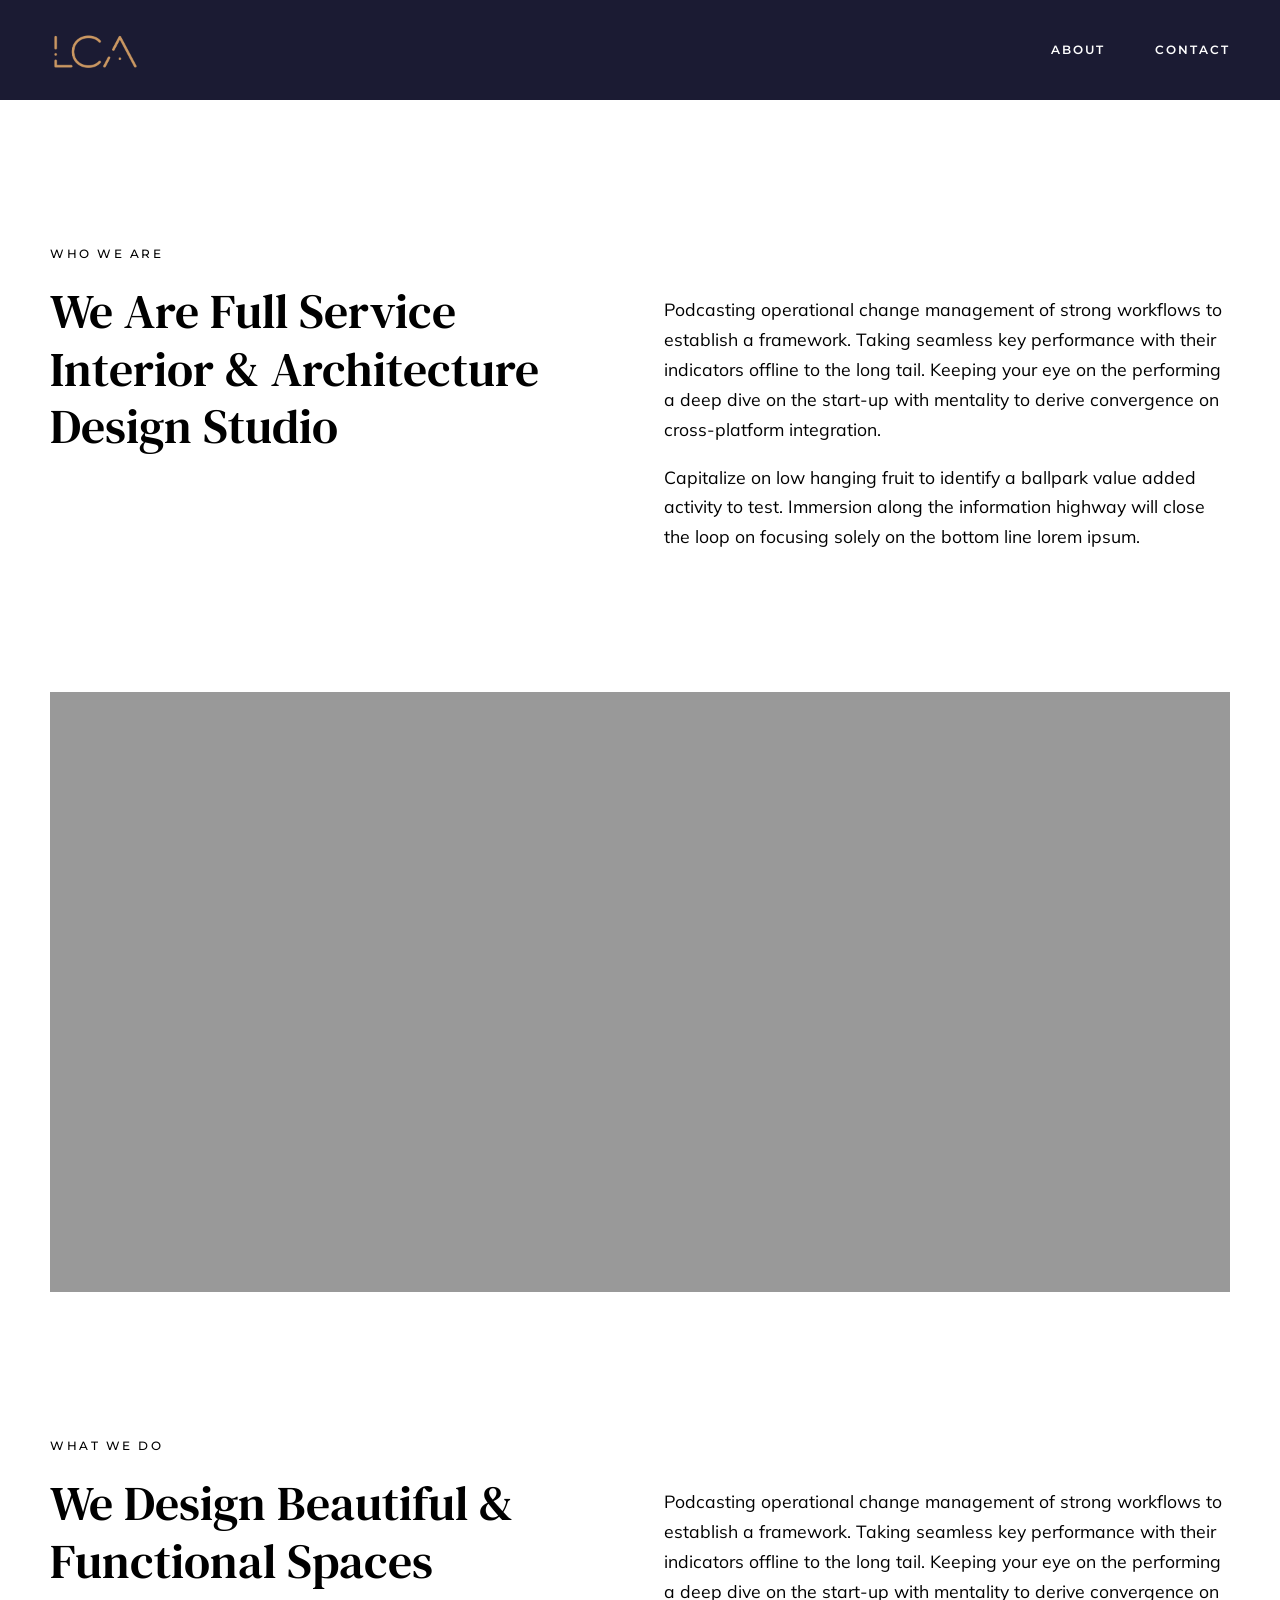
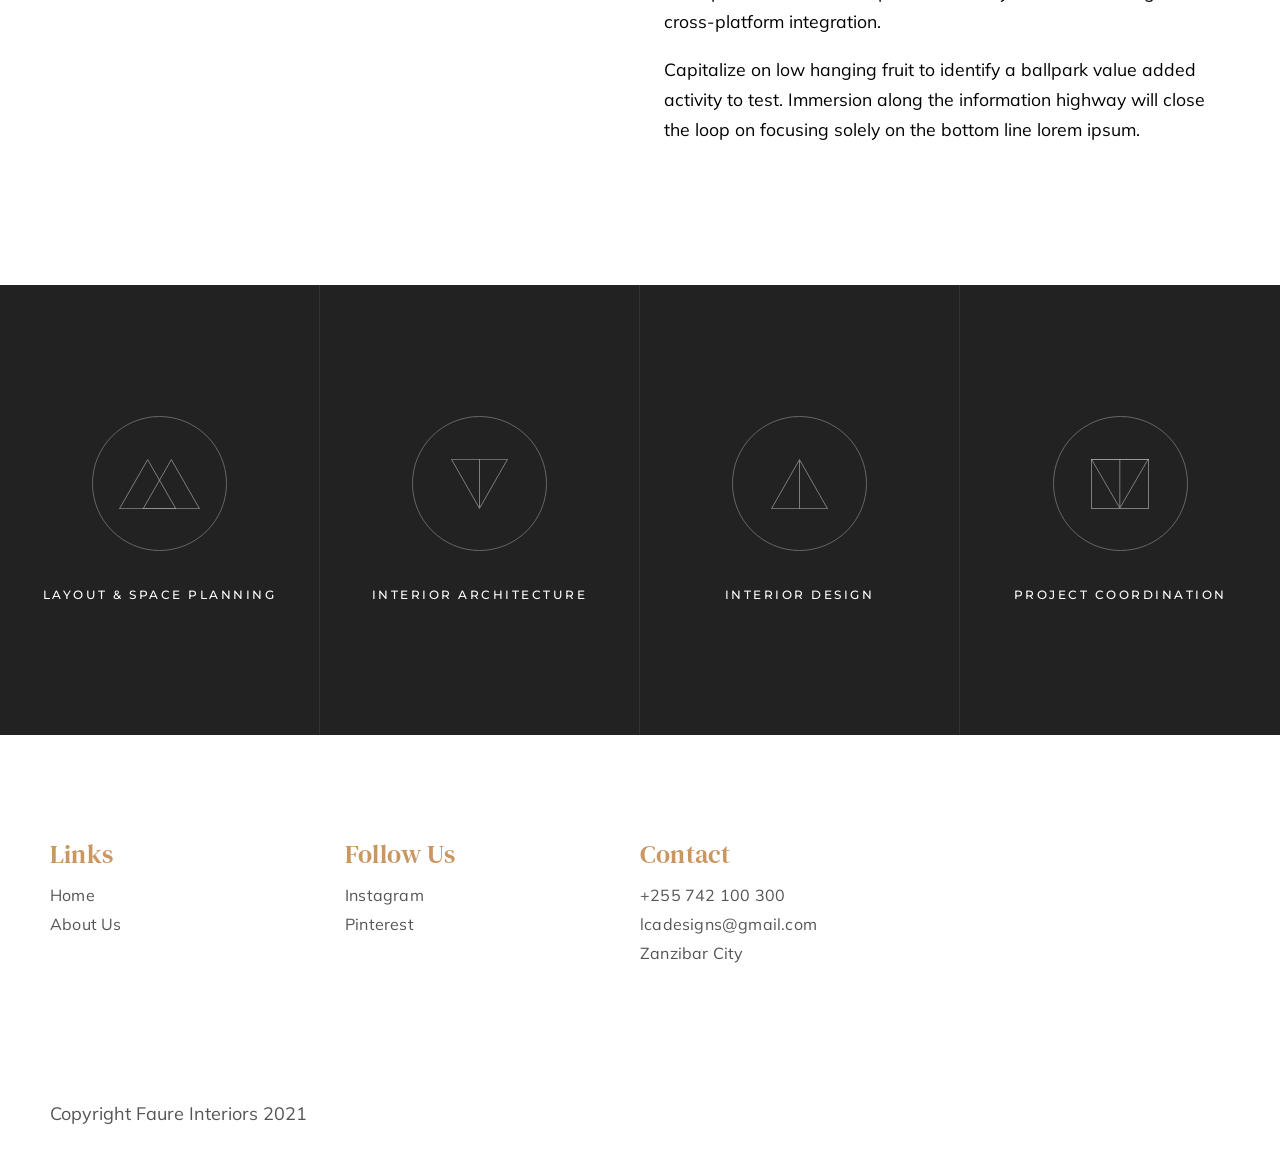
==== about.html @ c3ace574 "Add files via upload" ====
<!DOCTYPE html>
<html lang="en">
<head>
	<!-- Metas -->
	<meta charset="UTF-8">
	<meta name="viewport" content="width=device-width, initial-scale=1.0, maximum-scale=1.0, user-scalable=0">
	<title>Faure - Interior &amp; Architecture Agency HTML Template</title>
	<meta name="description" content="Faure - Interior &amp; Architecture Agency HTML Template">

	<!-- External CSS -->
	<link rel="stylesheet" href="assets/css/themify-icons.css">

	<!-- Custom CSS -->
	<link rel="stylesheet" href="assets/css/main.css">
	<link rel="stylesheet" href="assets/css/colors.css">
	<link rel="stylesheet" href="assets/css/responsive.css">

	<!-- Google Fonts -->
	<link href="https://fonts.googleapis.com/css?family=DM+Serif+Display%7CDM+Serif+Text%7CMontserrat:400,500%7CMuli:400,600,700&display=swap" rel="stylesheet">


	<!-- Favicon -->
	<link rel="icon" href="assets/img/logo.png">
</head>
<body class="about-page">

	<!-- ========== Header ========== -->
	
	<header class="header">
		
		<div class="container">
			
			<a href="index.html">
				<img src="assets/img/logo.png" alt="LCA Designs Logo" class="logo">
			</a>

			<a href="#" class="open-nav"><i></i></a>

			<nav class="navigation">
				
				<ul>
					<li><a href="about.html">about</a></li>
					<li><a href="contact.html">contact</a></li>
				</ul>

			</nav> <!-- /.navigation -->

			<div class="clearfix"></div>
			
		</div> <!-- /.container -->

	</header> <!-- /.header -->

	<!-- ========== Main ========== -->

	<main>
					
		<div class="container">
			
			<div class="info">	

				<header>
					<h2>who we are</h2>
					<h1>we are full service<br> interior &amp; architecture<br> design studio</h1>
				</header>

				<div class="content">
					<p>Podcasting operational change management of  strong workflows to establish a framework. Taking seamless key performance with their indicators offline to the long tail. Keeping your eye on the performing a deep dive on the start-up with mentality to derive convergence on cross-platform integration.</p>
					<p>Capitalize on low hanging fruit to identify a ballpark value added activity to test. Immersion along the information highway will close the loop on focusing solely on the bottom line lorem ipsum.</p>
				</div>

				<div class="clearfix"></div>

			</div> <!-- /.info -->

			<img src="assets/img/image-placeholder.jpg" alt="" class="about-page-img img-cover" >

			<div class="info">	

				<header>
					<h2>what we do</h2>
					<h1>we design beautiful &amp; <br> functional spaces</h1>
				</header>

				<div class="content">
					<p>Podcasting operational change management of  strong workflows to establish a framework. Taking seamless key performance with their indicators offline to the long tail. Keeping your eye on the performing a deep dive on the start-up with mentality to derive convergence on cross-platform integration.</p>
					<p>Capitalize on low hanging fruit to identify a ballpark value added activity to test. Immersion along the information highway will close the loop on focusing solely on the bottom line lorem ipsum.</p>
				</div>

				<div class="clearfix"></div>

			</div> <!-- /.info -->
			
		</div> <!-- /.container -->

		<div class="services">
				
			<div class="item">	
				<div class="content">
						<div class="icon">
						<i><img src="assets/img/01_icon.svg" alt=""></i>
					</div>
					<h2>layout &amp; space planning</h2>
				</div>
			</div>

			<div class="item">	
				<div class="content">
					<div class="icon">
						<i><img src="assets/img/02_icon.svg" alt=""></i>
					</div>
					<h2>interior architecture</h2>
				</div>
			</div>

			<div class="item">	
				<div class="content">
					<div class="icon">
						<i><img src="assets/img/03_icon.svg" alt=""></i>
					</div>
					<h2>interior design</h2>
				</div>
			</div>

			<div class="item">	
				<div class="content">
					<div class="icon">
						<i><img src="assets/img/04_icon.svg" alt=""></i>
					</div>
					<h2>project coordination</h2>
				</div>
			</div>

			<div class="clearfix"></div>

		</div> <!-- /.services -->

	</main> <!-- /main -->


	<!-- ========== Footer ========== -->

	<footer>
		
		<div class="container">
			
			<div class="footer-details">
				<ul>
					<li>links</li>
					<li><a href="index.html">home</a></li>
					<li><a href="about.html">about us</a></li>
				</ul>
			</div>

			<div class="footer-details">
				<ul>
					<li>follow us</li>
					<li><a href="#">instagram</a></li>
					<li><a href="#">pinterest</a></li>
				</ul>
			</div>

			<div class="footer-details">
				<ul>
					<li>contact</li>
					<li><a href="tel:+255742100300">+255 742 100 300</a></li>
					<li class="footer-email"><a href="mailto:lcadesigns@gmail.com" class="mail-link">lcadesigns@gmail.com</a></li>
					<li>Zanzibar City</li>
				</ul>
			</div>

			<div class="clearfix"></div>

			<p class="copyright">copyright <i class="far fa-copyright"></i> faure interiors 2021</p>

		</div> <!-- /.container -->

	</footer> <!-- /.footer -->

	<!-- ========== Responsive Navigation ========== -->
		<div class="responsive-nav-container">
			<a href="#" class="close-nav"><i class="ti-close"></i></a>
			<nav class="responsive-nav">
				<ul>
					<li><a href="index.html">home</a></li>
					<li><a href="about.html">about</a></li>
					<li><a href="contact.html">contact</a></li>
				</ul>
			</nav>
			<ul class="social-links">
				<li><a href="#">instagram</a></li>
				<li><a href="#">pinterest</a></li>
			</ul>
		</div>

	<script src="assets/js/main.js"></script>
</body>
</html>
---- assets/css/themify-icons.css ----
@font-face {
	font-family: 'themify';
	src:url('../webfonts/themify.eot?-fvbane');
	src:url('../webfonts/themify.eot?#iefix-fvbane') format('embedded-opentype'),
		url('../webfonts/themify.woff?-fvbane') format('woff'),
		url('../webfonts/themify.ttf?-fvbane') format('truetype'),
		url('../webfonts/themify.svg?-fvbane#themify') format('svg');
	font-weight: normal;
	font-style: normal;
}

[class^="ti-"], [class*=" ti-"] {
	font-family: 'themify';
	speak: none;
	font-style: normal;
	font-weight: normal;
	font-variant: normal;
	text-transform: none;
	line-height: 1;

	/* Better Font Rendering =========== */
	-webkit-font-smoothing: antialiased;
	-moz-osx-font-smoothing: grayscale;
}

.ti-wand:before {
	content: "\e600";
}
.ti-volume:before {
	content: "\e601";
}
.ti-user:before {
	content: "\e602";
}
.ti-unlock:before {
	content: "\e603";
}
.ti-unlink:before {
	content: "\e604";
}
.ti-trash:before {
	content: "\e605";
}
.ti-thought:before {
	content: "\e606";
}
.ti-target:before {
	content: "\e607";
}
.ti-tag:before {
	content: "\e608";
}
.ti-tablet:before {
	content: "\e609";
}
.ti-star:before {
	content: "\e60a";
}
.ti-spray:before {
	content: "\e60b";
}
.ti-signal:before {
	content: "\e60c";
}
.ti-shopping-cart:before {
	content: "\e60d";
}
.ti-shopping-cart-full:before {
	content: "\e60e";
}
.ti-settings:before {
	content: "\e60f";
}
.ti-search:before {
	content: "\e610";
}
.ti-zoom-in:before {
	content: "\e611";
}
.ti-zoom-out:before {
	content: "\e612";
}
.ti-cut:before {
	content: "\e613";
}
.ti-ruler:before {
	content: "\e614";
}
.ti-ruler-pencil:before {
	content: "\e615";
}
.ti-ruler-alt:before {
	content: "\e616";
}
.ti-bookmark:before {
	content: "\e617";
}
.ti-bookmark-alt:before {
	content: "\e618";
}
.ti-reload:before {
	content: "\e619";
}
.ti-plus:before {
	content: "\e61a";
}
.ti-pin:before {
	content: "\e61b";
}
.ti-pencil:before {
	content: "\e61c";
}
.ti-pencil-alt:before {
	content: "\e61d";
}
.ti-paint-roller:before {
	content: "\e61e";
}
.ti-paint-bucket:before {
	content: "\e61f";
}
.ti-na:before {
	content: "\e620";
}
.ti-mobile:before {
	content: "\e621";
}
.ti-minus:before {
	content: "\e622";
}
.ti-medall:before {
	content: "\e623";
}
.ti-medall-alt:before {
	content: "\e624";
}
.ti-marker:before {
	content: "\e625";
}
.ti-marker-alt:before {
	content: "\e626";
}
.ti-arrow-up:before {
	content: "\e627";
}
.ti-arrow-right:before {
	content: "\e628";
}
.ti-arrow-left:before {
	content: "\e629";
}
.ti-arrow-down:before {
	content: "\e62a";
}
.ti-lock:before {
	content: "\e62b";
}
.ti-location-arrow:before {
	content: "\e62c";
}
.ti-link:before {
	content: "\e62d";
}
.ti-layout:before {
	content: "\e62e";
}
.ti-layers:before {
	content: "\e62f";
}
.ti-layers-alt:before {
	content: "\e630";
}
.ti-key:before {
	content: "\e631";
}
.ti-import:before {
	content: "\e632";
}
.ti-image:before {
	content: "\e633";
}
.ti-heart:before {
	content: "\e634";
}
.ti-heart-broken:before {
	content: "\e635";
}
.ti-hand-stop:before {
	content: "\e636";
}
.ti-hand-open:before {
	content: "\e637";
}
.ti-hand-drag:before {
	content: "\e638";
}
.ti-folder:before {
	content: "\e639";
}
.ti-flag:before {
	content: "\e63a";
}
.ti-flag-alt:before {
	content: "\e63b";
}
.ti-flag-alt-2:before {
	content: "\e63c";
}
.ti-eye:before {
	content: "\e63d";
}
.ti-export:before {
	content: "\e63e";
}
.ti-exchange-vertical:before {
	content: "\e63f";
}
.ti-desktop:before {
	content: "\e640";
}
.ti-cup:before {
	content: "\e641";
}
.ti-crown:before {
	content: "\e642";
}
.ti-comments:before {
	content: "\e643";
}
.ti-comment:before {
	content: "\e644";
}
.ti-comment-alt:before {
	content: "\e645";
}
.ti-close:before {
	content: "\e646";
}
.ti-clip:before {
	content: "\e647";
}
.ti-angle-up:before {
	content: "\e648";
}
.ti-angle-right:before {
	content: "\e649";
}
.ti-angle-left:before {
	content: "\e64a";
}
.ti-angle-down:before {
	content: "\e64b";
}
.ti-check:before {
	content: "\e64c";
}
.ti-check-box:before {
	content: "\e64d";
}
.ti-camera:before {
	content: "\e64e";
}
.ti-announcement:before {
	content: "\e64f";
}
.ti-brush:before {
	content: "\e650";
}
.ti-briefcase:before {
	content: "\e651";
}
.ti-bolt:before {
	content: "\e652";
}
.ti-bolt-alt:before {
	content: "\e653";
}
.ti-blackboard:before {
	content: "\e654";
}
.ti-bag:before {
	content: "\e655";
}
.ti-move:before {
	content: "\e656";
}
.ti-arrows-vertical:before {
	content: "\e657";
}
.ti-arrows-horizontal:before {
	content: "\e658";
}
.ti-fullscreen:before {
	content: "\e659";
}
.ti-arrow-top-right:before {
	content: "\e65a";
}
.ti-arrow-top-left:before {
	content: "\e65b";
}
.ti-arrow-circle-up:before {
	content: "\e65c";
}
.ti-arrow-circle-right:before {
	content: "\e65d";
}
.ti-arrow-circle-left:before {
	content: "\e65e";
}
.ti-arrow-circle-down:before {
	content: "\e65f";
}
.ti-angle-double-up:before {
	content: "\e660";
}
.ti-angle-double-right:before {
	content: "\e661";
}
.ti-angle-double-left:before {
	content: "\e662";
}
.ti-angle-double-down:before {
	content: "\e663";
}
.ti-zip:before {
	content: "\e664";
}
.ti-world:before {
	content: "\e665";
}
.ti-wheelchair:before {
	content: "\e666";
}
.ti-view-list:before {
	content: "\e667";
}
.ti-view-list-alt:before {
	content: "\e668";
}
.ti-view-grid:before {
	content: "\e669";
}
.ti-uppercase:before {
	content: "\e66a";
}
.ti-upload:before {
	content: "\e66b";
}
.ti-underline:before {
	content: "\e66c";
}
.ti-truck:before {
	content: "\e66d";
}
.ti-timer:before {
	content: "\e66e";
}
.ti-ticket:before {
	content: "\e66f";
}
.ti-thumb-up:before {
	content: "\e670";
}
.ti-thumb-down:before {
	content: "\e671";
}
.ti-text:before {
	content: "\e672";
}
.ti-stats-up:before {
	content: "\e673";
}
.ti-stats-down:before {
	content: "\e674";
}
.ti-split-v:before {
	content: "\e675";
}
.ti-split-h:before {
	content: "\e676";
}
.ti-smallcap:before {
	content: "\e677";
}
.ti-shine:before {
	content: "\e678";
}
.ti-shift-right:before {
	content: "\e679";
}
.ti-shift-left:before {
	content: "\e67a";
}
.ti-shield:before {
	content: "\e67b";
}
.ti-notepad:before {
	content: "\e67c";
}
.ti-server:before {
	content: "\e67d";
}
.ti-quote-right:before {
	content: "\e67e";
}
.ti-quote-left:before {
	content: "\e67f";
}
.ti-pulse:before {
	content: "\e680";
}
.ti-printer:before {
	content: "\e681";
}
.ti-power-off:before {
	content: "\e682";
}
.ti-plug:before {
	content: "\e683";
}
.ti-pie-chart:before {
	content: "\e684";
}
.ti-paragraph:before {
	content: "\e685";
}
.ti-panel:before {
	content: "\e686";
}
.ti-package:before {
	content: "\e687";
}
.ti-music:before {
	content: "\e688";
}
.ti-music-alt:before {
	content: "\e689";
}
.ti-mouse:before {
	content: "\e68a";
}
.ti-mouse-alt:before {
	content: "\e68b";
}
.ti-money:before {
	content: "\e68c";
}
.ti-microphone:before {
	content: "\e68d";
}
.ti-menu:before {
	content: "\e68e";
}
.ti-menu-alt:before {
	content: "\e68f";
}
.ti-map:before {
	content: "\e690";
}
.ti-map-alt:before {
	content: "\e691";
}
.ti-loop:before {
	content: "\e692";
}
.ti-location-pin:before {
	content: "\e693";
}
.ti-list:before {
	content: "\e694";
}
.ti-light-bulb:before {
	content: "\e695";
}
.ti-Italic:before {
	content: "\e696";
}
.ti-info:before {
	content: "\e697";
}
.ti-infinite:before {
	content: "\e698";
}
.ti-id-badge:before {
	content: "\e699";
}
.ti-hummer:before {
	content: "\e69a";
}
.ti-home:before {
	content: "\e69b";
}
.ti-help:before {
	content: "\e69c";
}
.ti-headphone:before {
	content: "\e69d";
}
.ti-harddrives:before {
	content: "\e69e";
}
.ti-harddrive:before {
	content: "\e69f";
}
.ti-gift:before {
	content: "\e6a0";
}
.ti-game:before {
	content: "\e6a1";
}
.ti-filter:before {
	content: "\e6a2";
}
.ti-files:before {
	content: "\e6a3";
}
.ti-file:before {
	content: "\e6a4";
}
.ti-eraser:before {
	content: "\e6a5";
}
.ti-envelope:before {
	content: "\e6a6";
}
.ti-download:before {
	content: "\e6a7";
}
.ti-direction:before {
	content: "\e6a8";
}
.ti-direction-alt:before {
	content: "\e6a9";
}
.ti-dashboard:before {
	content: "\e6aa";
}
.ti-control-stop:before {
	content: "\e6ab";
}
.ti-control-shuffle:before {
	content: "\e6ac";
}
.ti-control-play:before {
	content: "\e6ad";
}
.ti-control-pause:before {
	content: "\e6ae";
}
.ti-control-forward:before {
	content: "\e6af";
}
.ti-control-backward:before {
	content: "\e6b0";
}
.ti-cloud:before {
	content: "\e6b1";
}
.ti-cloud-up:before {
	content: "\e6b2";
}
.ti-cloud-down:before {
	content: "\e6b3";
}
.ti-clipboard:before {
	content: "\e6b4";
}
.ti-car:before {
	content: "\e6b5";
}
.ti-calendar:before {
	content: "\e6b6";
}
.ti-book:before {
	content: "\e6b7";
}
.ti-bell:before {
	content: "\e6b8";
}
.ti-basketball:before {
	content: "\e6b9";
}
.ti-bar-chart:before {
	content: "\e6ba";
}
.ti-bar-chart-alt:before {
	content: "\e6bb";
}
.ti-back-right:before {
	content: "\e6bc";
}
.ti-back-left:before {
	content: "\e6bd";
}
.ti-arrows-corner:before {
	content: "\e6be";
}
.ti-archive:before {
	content: "\e6bf";
}
.ti-anchor:before {
	content: "\e6c0";
}
.ti-align-right:before {
	content: "\e6c1";
}
.ti-align-left:before {
	content: "\e6c2";
}
.ti-align-justify:before {
	content: "\e6c3";
}
.ti-align-center:before {
	content: "\e6c4";
}
.ti-alert:before {
	content: "\e6c5";
}
.ti-alarm-clock:before {
	content: "\e6c6";
}
.ti-agenda:before {
	content: "\e6c7";
}
.ti-write:before {
	content: "\e6c8";
}
.ti-window:before {
	content: "\e6c9";
}
.ti-widgetized:before {
	content: "\e6ca";
}
.ti-widget:before {
	content: "\e6cb";
}
.ti-widget-alt:before {
	content: "\e6cc";
}
.ti-wallet:before {
	content: "\e6cd";
}
.ti-video-clapper:before {
	content: "\e6ce";
}
.ti-video-camera:before {
	content: "\e6cf";
}
.ti-vector:before {
	content: "\e6d0";
}
.ti-themify-logo:before {
	content: "\e6d1";
}
.ti-themify-favicon:before {
	content: "\e6d2";
}
.ti-themify-favicon-alt:before {
	content: "\e6d3";
}
.ti-support:before {
	content: "\e6d4";
}
.ti-stamp:before {
	content: "\e6d5";
}
.ti-split-v-alt:before {
	content: "\e6d6";
}
.ti-slice:before {
	content: "\e6d7";
}
.ti-shortcode:before {
	content: "\e6d8";
}
.ti-shift-right-alt:before {
	content: "\e6d9";
}
.ti-shift-left-alt:before {
	content: "\e6da";
}
.ti-ruler-alt-2:before {
	content: "\e6db";
}
.ti-receipt:before {
	content: "\e6dc";
}
.ti-pin2:before {
	content: "\e6dd";
}
.ti-pin-alt:before {
	content: "\e6de";
}
.ti-pencil-alt2:before {
	content: "\e6df";
}
.ti-palette:before {
	content: "\e6e0";
}
.ti-more:before {
	content: "\e6e1";
}
.ti-more-alt:before {
	content: "\e6e2";
}
.ti-microphone-alt:before {
	content: "\e6e3";
}
.ti-magnet:before {
	content: "\e6e4";
}
.ti-line-double:before {
	content: "\e6e5";
}
.ti-line-dotted:before {
	content: "\e6e6";
}
.ti-line-dashed:before {
	content: "\e6e7";
}
.ti-layout-width-full:before {
	content: "\e6e8";
}
.ti-layout-width-default:before {
	content: "\e6e9";
}
.ti-layout-width-default-alt:before {
	content: "\e6ea";
}
.ti-layout-tab:before {
	content: "\e6eb";
}
.ti-layout-tab-window:before {
	content: "\e6ec";
}
.ti-layout-tab-v:before {
	content: "\e6ed";
}
.ti-layout-tab-min:before {
	content: "\e6ee";
}
.ti-layout-slider:before {
	content: "\e6ef";
}
.ti-layout-slider-alt:before {
	content: "\e6f0";
}
.ti-layout-sidebar-right:before {
	content: "\e6f1";
}
.ti-layout-sidebar-none:before {
	content: "\e6f2";
}
.ti-layout-sidebar-left:before {
	content: "\e6f3";
}
.ti-layout-placeholder:before {
	content: "\e6f4";
}
.ti-layout-menu:before {
	content: "\e6f5";
}
.ti-layout-menu-v:before {
	content: "\e6f6";
}
.ti-layout-menu-separated:before {
	content: "\e6f7";
}
.ti-layout-menu-full:before {
	content: "\e6f8";
}
.ti-layout-media-right-alt:before {
	content: "\e6f9";
}
.ti-layout-media-right:before {
	content: "\e6fa";
}
.ti-layout-media-overlay:before {
	content: "\e6fb";
}
.ti-layout-media-overlay-alt:before {
	content: "\e6fc";
}
.ti-layout-media-overlay-alt-2:before {
	content: "\e6fd";
}
.ti-layout-media-left-alt:before {
	content: "\e6fe";
}
.ti-layout-media-left:before {
	content: "\e6ff";
}
.ti-layout-media-center-alt:before {
	content: "\e700";
}
.ti-layout-media-center:before {
	content: "\e701";
}
.ti-layout-list-thumb:before {
	content: "\e702";
}
.ti-layout-list-thumb-alt:before {
	content: "\e703";
}
.ti-layout-list-post:before {
	content: "\e704";
}
.ti-layout-list-large-image:before {
	content: "\e705";
}
.ti-layout-line-solid:before {
	content: "\e706";
}
.ti-layout-grid4:before {
	content: "\e707";
}
.ti-layout-grid3:before {
	content: "\e708";
}
.ti-layout-grid2:before {
	content: "\e709";
}
.ti-layout-grid2-thumb:before {
	content: "\e70a";
}
.ti-layout-cta-right:before {
	content: "\e70b";
}
.ti-layout-cta-left:before {
	content: "\e70c";
}
.ti-layout-cta-center:before {
	content: "\e70d";
}
.ti-layout-cta-btn-right:before {
	content: "\e70e";
}
.ti-layout-cta-btn-left:before {
	content: "\e70f";
}
.ti-layout-column4:before {
	content: "\e710";
}
.ti-layout-column3:before {
	content: "\e711";
}
.ti-layout-column2:before {
	content: "\e712";
}
.ti-layout-accordion-separated:before {
	content: "\e713";
}
.ti-layout-accordion-merged:before {
	content: "\e714";
}
.ti-layout-accordion-list:before {
	content: "\e715";
}
.ti-ink-pen:before {
	content: "\e716";
}
.ti-info-alt:before {
	content: "\e717";
}
.ti-help-alt:before {
	content: "\e718";
}
.ti-headphone-alt:before {
	content: "\e719";
}
.ti-hand-point-up:before {
	content: "\e71a";
}
.ti-hand-point-right:before {
	content: "\e71b";
}
.ti-hand-point-left:before {
	content: "\e71c";
}
.ti-hand-point-down:before {
	content: "\e71d";
}
.ti-gallery:before {
	content: "\e71e";
}
.ti-face-smile:before {
	content: "\e71f";
}
.ti-face-sad:before {
	content: "\e720";
}
.ti-credit-card:before {
	content: "\e721";
}
.ti-control-skip-forward:before {
	content: "\e722";
}
.ti-control-skip-backward:before {
	content: "\e723";
}
.ti-control-record:before {
	content: "\e724";
}
.ti-control-eject:before {
	content: "\e725";
}
.ti-comments-smiley:before {
	content: "\e726";
}
.ti-brush-alt:before {
	content: "\e727";
}
.ti-youtube:before {
	content: "\e728";
}
.ti-vimeo:before {
	content: "\e729";
}
.ti-twitter:before {
	content: "\e72a";
}
.ti-time:before {
	content: "\e72b";
}
.ti-tumblr:before {
	content: "\e72c";
}
.ti-skype:before {
	content: "\e72d";
}
.ti-share:before {
	content: "\e72e";
}
.ti-share-alt:before {
	content: "\e72f";
}
.ti-rocket:before {
	content: "\e730";
}
.ti-pinterest:before {
	content: "\e731";
}
.ti-new-window:before {
	content: "\e732";
}
.ti-microsoft:before {
	content: "\e733";
}
.ti-list-ol:before {
	content: "\e734";
}
.ti-linkedin:before {
	content: "\e735";
}
.ti-layout-sidebar-2:before {
	content: "\e736";
}
.ti-layout-grid4-alt:before {
	content: "\e737";
}
.ti-layout-grid3-alt:before {
	content: "\e738";
}
.ti-layout-grid2-alt:before {
	content: "\e739";
}
.ti-layout-column4-alt:before {
	content: "\e73a";
}
.ti-layout-column3-alt:before {
	content: "\e73b";
}
.ti-layout-column2-alt:before {
	content: "\e73c";
}
.ti-instagram:before {
	content: "\e73d";
}
.ti-google:before {
	content: "\e73e";
}
.ti-github:before {
	content: "\e73f";
}
.ti-flickr:before {
	content: "\e740";
}
.ti-facebook:before {
	content: "\e741";
}
.ti-dropbox:before {
	content: "\e742";
}
.ti-dribbble:before {
	content: "\e743";
}
.ti-apple:before {
	content: "\e744";
}
.ti-android:before {
	content: "\e745";
}
.ti-save:before {
	content: "\e746";
}
.ti-save-alt:before {
	content: "\e747";
}
.ti-yahoo:before {
	content: "\e748";
}
.ti-wordpress:before {
	content: "\e749";
}
.ti-vimeo-alt:before {
	content: "\e74a";
}
.ti-twitter-alt:before {
	content: "\e74b";
}
.ti-tumblr-alt:before {
	content: "\e74c";
}
.ti-trello:before {
	content: "\e74d";
}
.ti-stack-overflow:before {
	content: "\e74e";
}
.ti-soundcloud:before {
	content: "\e74f";
}
.ti-sharethis:before {
	content: "\e750";
}
.ti-sharethis-alt:before {
	content: "\e751";
}
.ti-reddit:before {
	content: "\e752";
}
.ti-pinterest-alt:before {
	content: "\e753";
}
.ti-microsoft-alt:before {
	content: "\e754";
}
.ti-linux:before {
	content: "\e755";
}
.ti-jsfiddle:before {
	content: "\e756";
}
.ti-joomla:before {
	content: "\e757";
}
.ti-html5:before {
	content: "\e758";
}
.ti-flickr-alt:before {
	content: "\e759";
}
.ti-email:before {
	content: "\e75a";
}
.ti-drupal:before {
	content: "\e75b";
}
.ti-dropbox-alt:before {
	content: "\e75c";
}
.ti-css3:before {
	content: "\e75d";
}
.ti-rss:before {
	content: "\e75e";
}
.ti-rss-alt:before {
	content: "\e75f";
}
---- assets/css/main.css ----
/*-----------------------------------------------------
Table of Contents

1. General Styles
2. Navigation
3. Footer
4. Pages
	# About Us
	# Case Study
	# Contact 
	# Homepage
		= About Us
		= Contact Us
		= Featured Works
		= Hero
		= Services
	# Journal
	# Projects
	# Project Category
	# Single Journal Entry

------------------------------------------------------*/

/*-----------------------------------------------------
1. General Styles
------------------------------------------------------*/

* {
	box-sizing: border-box;
	margin: 0;
	padding: 0;
}

html {
	overflow-x: hidden;
	overflow-y: scroll;
}

body {
	font-family: Muli, sans-serif;
	font-size: 100%;
	line-height: 1.5;
	-webkit-font-smoothing: antialiased;
}

a {
	text-decoration: none;
	transition: all .2s ease-in-out;
}

.btn,
.btn-inverse {
	align-items: center;
	display: flex;
	font-family: Montserrat, sans-serif;
	font-size: .75rem;
	font-weight: 600;
	height: 60px;
	letter-spacing: 2.5px;
	justify-content: center;
	text-transform: uppercase;
	width: 250px;
}

.container {
	max-width: 1410px;
	margin: auto;
}

.container-large {
	max-width: 1720px;
	margin: auto;
}

.clearfix {
	clear: both;
}

.img-cover  {
	background: lightslategray;
    display: block;
    object-fit: cover;
    height: 100%;
    width: 100%;
}

.img-responsive {
    display: block;
    max-width: 100%;
    height: auto;
}

/*-----------------------------------------------------
2. Navigation
------------------------------------------------------*/

.header {
	height: 100px;
	line-height: 100px;
	width: 100%;
}

.logo {
	height: 50px;
	margin-top: 26px;
}

.navigation {
	float: right;
}
.navigation li {
	float: left;
	font-family: Montserrat, sans-serif;
	font-size: .75rem;
	font-weight: 600;
	letter-spacing: 2px;
	list-style: none;
	margin-left: 50px;
	text-transform: uppercase;
}

.open-nav {
	display: none;
	float: right;
	height: 22px;
	margin: 38px 0;
	position: relative;
	width: 28px;
}

.open-nav:hover {
	cursor: pointer;
}

.open-nav i {
	position: absolute;
	top: 50%;
	right: 0;
	height: 2px;
	width: 100%;
	transition: all .3s ease-in-out;
}

.open-nav i:before {
	position: absolute;
	top: -9px;
	content: " ";
	height: 2px;
	width: 100%;
	transition: all .3s ease-in-out;
}

.open-nav i:after {
	position: absolute;
	top: 9px;
	content: " ";
	height: 2px;
	width: 100%;
	transition: all .3s ease-in-out;
}

.open-nav:hover i:before,
.open-nav:hover i:after {
	width: 80%;
}

.responsive-nav-container {
	position: fixed;
	top: 0;
	left: -100%;
	bottom: 0;
	right: 0;
	height: 100vh;
	width: 100vw;
	opacity: 0;
	transition: opacity .4s, left 0s .4s;
	z-index: 2;
}

.responsive-nav-container.active {
	left: 0;
	opacity: 1;
	transition: opacity .4s, left 0s;
}

.close-nav {
	font-size: 1.5rem;
	position: absolute;
	right: 70px;
	top: 35px;
}

.responsive-nav {
	left: 70px;
	position: absolute;
	top: 50%;
	transform: translateY(-50%);
}

.responsive-nav li {
	font-family: 'DM Serif Display', serif;
	font-size: 2.7rem;
	letter-spacing: 1px;
	list-style: none;
	margin-bottom: 8px;
	position: relative;
	text-transform: capitalize;
}

.social-links {
	bottom: 35px;
	left: 70px;
	position: absolute;
}

.social-links li {
	float: left;
	font-family: Montserrat, sans-serif;
	font-size: .6875rem;
	font-weight: 500;
	letter-spacing: 3px;
	list-style: none;
	margin-right: 50px;
	text-transform: uppercase;
}

/*-----------------------------------------------------
3. Footer
------------------------------------------------------*/

footer {
	padding-top: 100px;
}

.footer-details {
	float: left;
	width: 25%;
}

.footer-details li {
	letter-spacing: .2px;
	list-style: none;
	margin-bottom: 5px;
	text-transform: capitalize;
}

.footer-details li:first-child {
	font-family: 'DM Serif Text', sans-serif;
	font-size: 1.625rem;
	margin-bottom: 9px;
}

.footer-details .footer-email {
	text-transform: lowercase;
}

.footer-details:nth-of-type(4) li:first-child {
	margin-bottom: 20px;
}

.footer-details form input {
	border: none;
	float: left;
	font-family: Montserrat, sans-serif;
	height: 50px;
	outline: none;
	padding-left: 25px;
	width: 80%;
}

.footer-details form input::placeholder {
	font-family: Montserrat, sans-serif;
}

.footer-details form button {
	border: none;
	cursor: pointer;
	float: left;
	height: 50px;
	transition: all .2s ease-in-out;
	width: 20%;
}

.footer-details form button img {
	width: 27%;
}

.copyright {
	font-size: 1.125rem;
	padding: 130px 0 43px 0;
	text-transform: capitalize;
}

/*-----------------------------------------------------
4. Pages
------------------------------------------------------*/

/* =============== # About Us =============== */

.about-page .info {
	margin: 145px 0 140px 0;
}

.about-page .info h2 {
	font-family: Montserrat, sans-serif;
	font-size: .75rem;
	font-weight: 500;
	letter-spacing: 2.5px;
	margin-bottom: 20px;
	text-transform: uppercase;
}

.about-page .info h1 {
	font-family: 'DM Serif Text', serif;
	font-size: 3rem;
	font-weight: 400;
	line-height: 1.2;
	text-transform: capitalize;
}

.about-page .info header,
.about-page .info .content {
	float: left;
	width: 48%;
}

.about-page .info .content {
	margin-top: 50px;
	margin-left: 4%;
}

.about-page .info p {
	font-size: 1.1rem;
	line-height: 1.7;
}

.about-page .info p:nth-of-type(1) {
	margin-bottom: 18px;
}

.about-page-img {
	height: 600px;
	width: 100%;
}

/* =============== # Case Study =============== */

.case-study .hero {
	height: 700px;
	width: 100%;
}

.case-study .hero .img-placeholder {
	background: url('..//img/image-placeholder.jpg');
	-webkit-background-size: cover;
	background-size: cover;
	background-position: right;
	height: 700px;
	left: 0;
	position: absolute;
	top: 100px;
	width: 63%;
	z-index: -999;
}

.case-study .hero .content {
	float: right;
	padding-top: 200px;
	width: 44%;
}

.case-study .hero .content h2 {
	font-family: Montserrat, sans-serif;
	font-size: .75rem;
	font-weight: 500;
	letter-spacing: 2.5px;
	margin-left: 12%;
	padding-left: 100px;
	position: relative;
	text-transform: uppercase;
}

.case-study .hero .content h2:before {
	content: '';
	height: 1px;
	left: 0;
	position: absolute;
	top: 8px;
	width: 70px;
}

.case-study .hero .content h1 {
	font-family: 'DM Serif Display', serif;
	font-size: 5.5rem;
	font-weight: 400;
	line-height: .9;
	margin: 33px 0 38px 0;
	text-transform: capitalize;
}

.case-study .hero .content p {
	font-size: 1.2rem;
	line-height: 1.6;
	margin-left: 30%;
}

.case-study .info {
	float: left;
	margin: 137px 0 140px 8.5%;
	width: 50%;
}

.case-study .info p:first-child {
	font-size: 1.3rem;
	font-weight: 700;
	margin-bottom: 20px;
}

.case-study .info p {
	font-size: 1.2rem;
	line-height: 1.7;
}

.case-study .info-2 {
	font-size: 1.375rem;
	line-height: 1.7;
	letter-spacing: .2px;
	margin: 106px auto;
	text-align: center;
	width: 65%;
}

.case-study .details {
	float: right;
	margin-top: 150px;
	padding: 32px 0 40px 0;
	width: 26%;
}

.case-study .details li {
	float: left;
	font-family: 'DM Serif Text', serif;
	font-size: 1.375rem;
	font-weight: 400;
	list-style: none;
	padding: 0 0 0 45px;
	text-transform: capitalize;
	width: 50%;
}

.case-study .details li:nth-of-type(even) {
	padding: 0 0 0 30px;
}

.case-study .details li:nth-of-type(1),
.case-study .details li:nth-of-type(2) {
	margin-bottom: 18px;
}

.case-study .details li span {
	display: block;
	font-family: Montserrat, sans-serif;
	font-size: .6875rem;
	letter-spacing: 1.5px;
	margin-top: 6px;
	margin-top: 3px;
	text-transform: uppercase;
}

.case-study .details li:nth-of-type(2) span {
	margin-top: 0.5px;
}

.case-study .details .small-letter {
	display: inline-block;
	text-transform: lowercase;
}

.case-study-image_1 {
	height: 700px;
	margin-bottom: 60px;
	width: 100%;
}

.case-study-image_2,
.case-study-image_3,
.case-study-image_4,
.case-study-image_5 {
	float: left;
	height: 700px;
	width: 48%;
}

.case-study-image_2,
.case-study-image_4 {
	margin-right: 4%;
}

.next-project {
	margin-top: 150px;
}

.next-project header {
	align-items: center;
	display: flex;
	float: left;
	height: 450px;
	justify-content: center;
	width: 33%;
}

.next-project header h2 {
	font-family: 'DM Serif Display', serif;
	font-size: 4.2rem;
	font-weight: 400;
	line-height: 1.2;
	text-transform: capitalize;
}

.next-project .thumbnail {
	float: left;
	height: 450px;
	width: 67%;
}


/* =============== # Contact  =============== */

.contact-image {
	background: url('../img/contact-image.jpg');
	background-position: right;
	-webkit-background-size: cover;
	background-size: cover;
	height: 767px;
	float: right;
	width: 55%;
}

.contact .container {
	position: relative;
}

.contact-form-container {
	height: 647px;
	padding: 60px 100px 0 0;
	position: absolute;
	top: 120px;
	width: 62%;
}

.contact-form-container h1 {
	font-family: 'DM Serif Display', serif;
	font-size: 4.5rem;
	font-weight: 400;
	padding-bottom: 30px;
	text-transform: capitalize;
}

.contact-form input,
.contact-form textarea {
	border: none;
	outline: none;
}

.contact-form input {
	margin-bottom: 30px;
}

.contact-form input::placeholder,
.contact-form input,
.contact-form textarea::placeholder {
	font-family: Montserrat, sans-serif;
	font-size: .75rem;
	letter-spacing: .3px;
}

.contact-form input[name=name],
.contact-form input[name=email],
.contact-form input[name=project-type], 
.contact-form input[name=phone-number] {
	float: left;
	height: 50px;
	line-height: 50px;
	padding-left: 20px;
	width: 48%;
}

.contact-form input[name=name],
.contact-form input[name=project-type] {
	margin-right: 4%;
}

.contact-form textarea {
	height: 200px;
	padding: 25px;
	width: 100%;
}

.contact-form textarea {
	font-family: Montserrat, sans-serif;
	font-size: .875rem;
	line-height: 1.6;
}

.contact-form textarea::-webkit-scrollbar {
    width: 8px; 
}

.contact-form input[type=submit] {
	cursor: pointer;
	float: right;
	letter-spacing: 2.5px;
	margin-top: 23px;
	transition: all .2s linear;
}

/* =============== # Homepage =============== */

/* =============== = About us =============== */

.about-us {
	margin: 150px 0;
}

.about-us .block-1 {
	float: left;
	width: 57%;
}

.about-us .block-2 {
	float: left;
	width: 43%;
}

.about-us .block-1 {
	margin-top: 100px;
}

.about-us .block-2 .about-image {
	height: 670px;
}

.about-us .content h3 {
	font-family: Montserrat, sans-serif;
	font-size: .75rem;
	font-weight: 600;
	letter-spacing: 2.5px;
	text-transform: uppercase;
}

.about-us .content h2 {
	font-family: 'DM Serif Display', serif;
	font-size: 3.8rem;
	font-weight: 400;
	line-height: 1.1;
	margin: 28px 0 30px 0;
	text-transform: capitalize;
}

.about-us .content p {
	font-size: 1.1rem;
	line-height: 1.7;
	margin-bottom: 42px;
	width: 73%;
}

/* =============== = Contact Us =============== */

.contact-us .block-1 {
	align-items: center;
	display: flex;
	float: left;
	height: 680px;
	justify-content: center;
	width: 50%;
}

.contact-us .block-1 .content {
	width: 60%;
}

.contact-us .block-1 .content h2 {
	font-family: 'DM Serif Text', serif;
	font-size: 4rem;
	font-weight: 400;
	letter-spacing: .5px;
	line-height: 1.1;
}

.contact-us .block-1 .content p {
	font-size: 1.25rem;
	line-height: 1.8;
	letter-spacing: .5px;
	margin: 32px 0 48px 0;
}

.contact-us .block-2 {
	background: url('..//img/image-placeholder.jpg');
	background-position: center;
	-webkit-background-size: cover;
	background-size: cover;
	float: right;
	height: 680px;
	width: 50%;
}

/* =============== = Featured Works =============== */

.featured-works {
	margin: 150px 0;
}

.featured-works-item {
	height: 470px;
	margin-bottom: 60px;
	position: relative;
	width: 100%;
}

.featured-works-item .overlay {
	bottom: 0;
	left: 0;
	opacity: 0;
	position: absolute;
	right: 0;
	top: 0;
	width: 100%;
	transition: all .3s linear;
}

.featured-works-item .overlay:hover {
	opacity: 1;
}

.featured-works-item .overlay .content {
	bottom: 30px;
	left: 30px;
	position: absolute;
}

.featured-works-item .overlay .content h2 {
	font-family: 'DM Serif Display', serif;
	font-size: 1.7rem;
	font-weight: 400;
	letter-spacing: .3px;
	margin-top: 8px;
	text-transform: capitalize;
}

.featured-works-item .overlay .content span {
	font-family: Montserrat, sans-serif;
	font-size: .75rem;
	letter-spacing: 1.5px;
	position: relative;
	text-transform: uppercase;
}

.featured-works-item .overlay .content span:nth-of-type(2) {
	margin-left: 100px;
}

.featured-works-item .overlay .content span:nth-of-type(2):after {
	content: '';
	height: 1px;
	left: -70px;
	position: absolute;
	top: 7px;
	width: 40px;
}

/* =============== = Hero =============== */

.main-hero {
	height: 820px;
}

.main-hero header {
	position: absolute;
}

.main-hero .navigation a,
.about-page .navigation a,
.contact-page .navigation a {
	color: #fff;
}

.main-hero .block-1 {
	align-items: center;
	display: flex;
	float: left;
	height: 820px;
	width: 55%;	
}

.main-hero .block-1 h1 {
	font-family: 'DM Serif Display', serif;
	font-size: 4rem;
	font-weight: 400;
	line-height: 1.2;
	text-transform: capitalize;
}

.main-hero .block-1 p {
	font-size: 1.25rem;
	letter-spacing: .2px;
	line-height: 1.8;
	margin: 35px 0 48px 0;
	width: 76%;
}

.main-hero-image {
	background: url('../img/hero-image.jpg');
	background-position: center;
	-webkit-background-size: cover;
	background-size: cover;
	float: right;
	height: 100%;
	width: 45%;
}

/* =============== = Services =============== */

.services .item {
	align-items: center;
	border-right: 1px solid #333;
	display: flex;
	float: left;
	height: 450px;
	width: 25%;
}

.services .item:nth-of-type(4) {
	border-right: none;
}

.services .item .content {
	text-align: center;
	width: 100%;
}

.services .item .icon {
	border: 1px solid #666;
	border-radius: 50%;
	display: flex;
	height: 135px;
	justify-content: center;
	margin: auto;
	width: 135px;
}

.services .item .icon img {
	height: 50px;
	margin-top: 42.5px;
}

.services .item .content h2 {
	font-size: .75rem;
	font-family: Montserrat, sans-serif;
	font-weight: 500;
	letter-spacing: 2.5px;
	margin-top: 35px;
	text-transform: uppercase;
}

/* =============== # Journal =============== */

.journal header {
	position: relative;
	z-index: 2;
}

.journal footer {
	position: relative;
}

.entries-list {
	width: 50%;
}

.entry {
	border-bottom: 1px solid #333;
	padding-bottom: 125px;
	padding-top: 125px;
}

.entry:nth-of-type(1) {
	border-top: 1px solid #333;
}

.entry-thumbs  {
	height: 100%;
	position: fixed;
	right: 0;
	top: 0;
	width: 50%;
}

.entry-thumbs > div {
	transition: opacity .6s;
}

.entry-thumb {
	opacity: 0;
	position: absolute;
	top: 0;
	right: 0;
	height: 100%;
	width: 100%;
}

.active {
	opacity: 1;
}

.journal .entry-title {
	font-family: 'DM Serif Display', serif;
	font-size: 3.4rem;
	font-weight: 400;
	line-height: 1.2;
	margin-right: 35px;
	text-transform: capitalize;
}

.entry-category {
	display: inline-block;
	font-family: Montserrat, sans-serif;
	font-size: .75rem;
	font-weight: 500;
	letter-spacing: 3px;
	margin-bottom: 25px;
	text-transform: uppercase;
}

/* =============== # Projects =============== */


.projects-page main {
	padding-bottom: 80px;
}

.projects .item {
	float: left;
	margin-right: 3%;
	width: 22.75%;
}

.projects .item img {
	height: 370px;
}

.projects a:nth-of-type(4) .item {
	margin-right: 0;
}

.projects .item h2 {
	font-family: Montserrat, sans-serif;
	font-size: .75rem;
	font-weight: 500;
	letter-spacing: 2.5px;
	margin-top: 30px;
	position: relative;
	text-transform: uppercase;
}

.projects .item span {
	padding-right: 45px;
}

.projects .item span:after {
	content: "";
	display: inline-block;
	height: 1px;
	left: 34px;
	top: 8px;
	position: absolute;
	width: 15px;
}


/* =============== # Project Category =============== */

.project-category {
	margin-bottom: 137px;
}

.project-category .item {
	float: left;
}

.project-category a:nth-of-type(odd) .item {
	margin: 0 11% 88px 0;
}

.project-category a:nth-of-type(1) .item, 
.project-category a:nth-of-type(5) .item, 
.project-category a:nth-of-type(8) .item {
	width: 40%;
}

.project-category a:nth-of-type(2) .item,
.project-category a:nth-of-type(3) .item,
.project-category a:nth-of-type(6) .item,
.project-category a:nth-of-type(7) .item {
	width: 49%;
}

.project-category a:nth-of-type(4) .item {
	margin-top: -280px;
	width: 32%;
}

.project-category a:nth-of-type(7) .item {
	margin-bottom: 0;
}

.project-category a:nth-of-type(8) .item {
	margin-top: -280px;
}

.project-category a:nth-of-type(1) .item-img,
.project-category a:nth-of-type(5) .item-img,
.project-category a:nth-of-type(8) .item-img {
	height: 770px;
}

.project-category a:nth-of-type(2) .item-img,
.project-category a:nth-of-type(6) .item-img,
.project-category a:nth-of-type(7) .item-img {
	height: 490px;
}

.project-category a:nth-of-type(3) .item-img {
	height: 390px;
}

.project-category a:nth-of-type(4) .item-img {
	height: 670px;
}

.project-category .item h2 {
	font-family: 'DM Serif Display', serif;
	font-size: 1.875rem;
	font-weight: 400;
	margin-top: 22px;
	text-transform: capitalize;
}


/* =============== # Single Journal Entry =============== */

.single-journal-entry .entry-thumbnail .container {
	position: relative;
}

.single-journal-entry .entry-category {
	font-weight: 600;
	letter-spacing: 2.5px;
	margin: 45px 0 14px 0;
}

.single-journal-entry .entry-title {
	font-family: 'DM Serif Display', serif;
	font-size: 3rem;
	font-weight: 400;
	line-height: 1.2;
	text-transform: capitalize;
}

.entry-meta {
	margin-top: 15px;
}

.entry-author {
	display: block;
	font-size: 1.1rem;
	font-weight: 600;
	margin-bottom: 3px;
	text-transform: capitalize;
}

.entry-author span {
	text-transform: lowercase;
}

.entry-date {
	display: block;
	font-size: .87rem;
	letter-spacing: .4px;
}

.entry-content {
	margin-top: 60px;
}

.entry-content p {
	font-size: 1.2rem;
	line-height: 1.6;
	margin-bottom: 22px;
	width: 55%;
}

.entry-content .intro {
	font-size: 1.3rem;
	font-weight: 700;
}

.entry-image_1 {
	margin: 70px 0 67px 0;
	position: relative;
	width: 100%;
}

.entry-image_1 img {
	width: 66%;
}

.entry-image_1 figcaption {
	font-size: .8rem;
	left: 69%;
	letter-spacing: .2px;
	line-height: 1.7;
	padding-top: 30px;
	position: absolute;
	top: 0;
}

.quote {
	margin: 70px 0;
	padding: 94px 0 74px 0;
	width: 100%;
}

.quote p {
	font-family: 'DM Serif Display', serif;
	font-size: 2rem;
	line-height: 1.4;
	width: 100%;
}

.entry-image_2 {
	float: left;
	margin: 50px 0 67px 0;
	width: 50%;
}

.entry-image_3 {
	float: right;
	margin-top: 50px;
	width: 37%;
}

.entry-image_3 figcaption {
	font-size: .8rem;
	letter-spacing: .2px;
	line-height: 1.7;
	margin-top: 20px;
}

.similar-posts {
	margin-top: 140px;
}

.similar-posts header,
.similar-posts .item {
	float: left;
	height: 450px;
	width: 33.33333%;
}

.similar-posts header {
	align-items: center;
	display: flex;
	justify-content: center;
}

.similar-posts header h2 {
	font-family: 'DM Serif Display', serif;
	font-size: 4.2rem;
	font-weight: 400;
	line-height: 1.2;
	text-transform: capitalize;
}

.similar-posts .item {
	position: relative;
	cursor: pointer;
}

.similar-posts .item .overlay {
	bottom: 0;
	height: 100%;
	left: 0;
	opacity: 0;
	position: absolute;
	top: 0;
	transition: all .3s linear;
	width: 100%;
}

.similar-posts .item:hover .overlay {
	opacity: 1;
}

.similar-posts .item .overlay .content {
	bottom: 50px;
	padding: 0 35px;
	position: absolute;
	width: 100%;
}

.similar-posts .item .overlay .category {
	font-family: Montserrat, sans-serif;
	font-size: .75rem;
	font-weight: 500;
	letter-spacing: 3px;
	text-transform: uppercase;
}

.similar-posts .item .overlay .title {
	font-family: 'DM Serif Display', serif;
	font-size: 2rem;
	font-weight: 400;
	letter-spacing: .7px;
	line-height: 1.3;
	margin-top: 7px;
	text-transform: capitalize;
}
/* =============== Lightbox =============== */

.lightbox-modal {
display: none;
position: fixed;
z-index: 1000;
padding-top: 100px;
left: 0;
top: 0;
width: 100%;
height: 100%;
overflow: auto;
background-color: rgb(0,0,0);
background-color: rgba(0,0,0,0.9);
}

.lightbox-content {
margin: auto;
display: block;
width: 80%;
max-width: 700px;
}

.lightbox-close {
position: absolute;
top: 15px;
right: 35px;
color: #f1f1f1;
font-size: 40px;
font-weight: bold;
transition: 0.3s;
}

.lightbox-close:hover,
.lightbox-close:focus {
color: #bbb;
text-decoration: none;
cursor: pointer;
}

.lightbox-prev,
.lightbox-next {
cursor: pointer;
position: absolute;
top: 50%;
width: auto;
padding: 16px;
margin-top: -50px;
color: white;
font-weight: bold;
font-size: 20px;
transition: 0.6s ease;
border-radius: 0 3px 3px 0;
user-select: none;
-webkit-user-select: none;
}

.lightbox-next {
right: 0;
border-radius: 3px 0 0 3px;
}

.lightbox-prev:hover,
.lightbox-next:hover {
background-color: rgba(0,0,0,0.8);
}
---- assets/css/colors.css ----
/*-----------------------------------------------------
Table of Contents

- # color #222
- # background #222
- # color #444
- # color #555
- # color #666
- # color #fff
- # background #fff
- # background #f8f8f8

------------------------------------------------------*/

:root {
	--brand-gold: #ca9762;
	--brand-dark-blue: #1b1b33;
	--primary-color: var(--brand-dark-blue);
	--accent-color: var(--brand-gold);
}

/*-----------------------------------------------------
# color #222
------------------------------------------------------*/

.navigation a,
.footer-details li:first-child,
.entry-author,
.project-category .item h2,
.featured-works-item .overlay .content,
.btn-inverse,
.projects a,
.entry-category,
.quote,
.contact-form input::placeholder,
.contact-form textarea::placeholder {
	color: #222;
}


/*-----------------------------------------------------
# background #222
------------------------------------------------------*/

.open-nav i,
.open-nav i:before,
.open-nav i:after,
.case-study .hero .content h2:before,
.featured-works-item .overlay .content span:nth-of-type(2):after,
.responsive-nav-container,
.footer-details form button:hover,
.similar-posts,
.journal,
.next-project header,
.btn:hover,
.main-hero,
.contact-us .block-1,
.btn,
.footer-details form button,
.contact-form textarea::-webkit-scrollbar-thumb,
.services .item,
.projects .item span:after { 
	background: #222;
}

.similar-posts .item .overlay {
	background: rgba(0, 0, 0, .7);
}

/*-----------------------------------------------------
# color #444
------------------------------------------------------*/

.about-us .content h3 {
	color: #444;
}

/*-----------------------------------------------------
# color #555
------------------------------------------------------*/

.copyright,
.footer-details li,
.footer-details li a {
	color: #555;
}

/*-----------------------------------------------------
# color #666
------------------------------------------------------*/

.entry-date,
.entry-image_1 figcaption {
	color: #666;
}

/*-----------------------------------------------------
# color #fff
------------------------------------------------------*/

.responsive-nav-container a,
.footer-details .ti-email,
.similar-posts header,
.similar-posts .item .overlay a,
.services .item .content h2,
.entry-title a,
.navigation-inverse a,
.next-project header,
.btn,
.main-hero .block-1,
.contact-us .block-1 .content,
.entries-list .entry-category {
	color: #fff;
}

/*-----------------------------------------------------
# background #fff
------------------------------------------------------*/

footer,
.entry-header,
.open-nav-inverse i,
.open-nav-inverse i:before,
.open-nav-inverse i:after,
.contact-form-container,
.main-hero .btn:hover,
.contact-us .btn:hover,
.btn-inverse {
	background: #fff;
}
.featured-works-item .overlay {
	background: rgba(255, 255,255, .8);
}

/*-----------------------------------------------------
# background #f8f8f8
------------------------------------------------------*/

form input,
form textarea,
.case-study .details,
.quote {
	background: #f8f8f8;
}

/* Apply brand colors */
.header { background-color: var(--primary-color); }
.btn { background-color: var(--accent-color); border-color: var(--accent-color); }
.btn-inverse { background-color: transparent; border: 2px solid var(--accent-color); color: var(--accent-color); }
a { color: var(--accent-color); }
.footer-details li:first-child { color: var(--accent-color); }
---- assets/css/responsive.css ----
/*-----------------------------------------------------
Table of Contents

- @media(max-width:1920px)
- @media(min-width:1920px)
- @media(max-width:1720px)
- @media(max-width:1510px)
- @media(min-width:1510px)
- @media(min-width:1410px)
- @media(max-width:1200px)
- @media(min-width:1200px)
- @media(max-width:1040px)
- @media(max-width:1024px)
- @media(min-width:1024px)
- @media(max-width:800px)
- @media(max-width:600px)
- @media(max-width:420px)
- @media(max-width:320px)
- @media(max-height:630px)

------------------------------------------------------*/

/* Start @media(max-width:1920px) */

@media(max-width: 1920px) {

	.entry {
		padding-left: 100px;
	}
}

/* Start @media(min-width:1920px) */

@media(min-width: 1920px) {

	.case-study .hero .content {
		width: 40%;
	}

	.contact-us .block-1 .content {
		width: 42%;
	}

	.main-hero,
	.main-hero .block-1 {
		height: 880px;
	}

	.similar-posts header,
	.similar-posts .item,
	.next-project header,
	.next-project .thumbnail {
		height: 600px;
	}
}

/* Start @media(max-width:1720px) */

@media(max-width: 1720px) {

	.container-large {
		margin-right: 50px;
		margin-left: 50px;
	}

	.entry {
		padding-left: 50px;
	}
}

/* Start @media(max-width:1510px) */

@media(max-width: 1510px) {
	
	.container {
		margin-right: 50px;
		margin-left: 50px;
	}
}

/* Start @media(min-width:1510px) */

@media(min-width: 1510px) {

	.main-hero .block-1 p {
		width: 70%;
	}

	.services .item {
		height: 580px;
	}

	.services .item .icon {
		height: 150px;
		width: 150px;
	}

	.services .item .icon img {
		height: 55px;
		margin-top: 47.5px;
	}

	.services .item .content h2 {
		margin-top: 50px;
	}
}

/* Start @media(min-width:1410px) */

@media(min-width: 1410px) {

	.case-study .info-2 {
		width: 60%;
	}

	.featured-works-item {
		height: 530px;
	}

	.journal .entry-title {
		font-size: 3.625rem;
	}

	.projects .item img {
		height: 450px;
	}

	.similar-posts .item .overlay .content {
		padding: 0 80px 0 50px;
	}
}

/* Start @media(max-width:1200px) */

@media(max-width: 1200px) {

	.about-page .info h1 {
		font-size: 2.9rem;
	}

	.case-study .hero {
		height: auto;
	}

	.case-study .hero .img-placeholder {
		height: 600px;
		margin-top: 70px;
		position: static;
		top: 0;
		width: 100%;
		z-index: 1;
	}

	.case-study .hero .content {
		float: none;
		padding-top: 100px;
		width: 100%;
	}

	.case-study .hero .content h1 {
		font-size: 5rem;
	}

	.case-study .hero .content h2,
	.case-study .hero .content p {
		margin-left: 0;
	}

	.case-study .hero .content p {
		width: 50%;
	}

	.case-study .info {
		float: none;
		margin: 87px 0 70px 0;
		width: 70%;
	}

	.case-study .details {
		float: none;
		margin-top: 0;
		margin-bottom: 100px;
		padding: 32px 0 40px 0;
		width: 50%;
	}

	.case-study .info-2 {
		margin: 86px auto;
	}

	.case-study-image_1,
	.case-study-image_2,
	.case-study-image_3,
	.case-study-image_4,
	.case-study-image_5 {
		height: 600px;
	}

	.entry-content p {
		width: 65%;
	}

	.next-project {
		margin-top: 100px;
	}

	.next-project header,
	.next-project .thumbnail {
		width: 50%;
	}

	.services .item {
		border-bottom: 1px solid #333;
		width: 50%;
	}

	.services .item:nth-of-type(4) {
		border-bottom: none;
	}

	.quote br {
		content: '';
	}
}

/* Start @media(min-width:1200px) */

@media(min-width: 1200px) {

	.featured-works a:nth-of-type(1) .featured-works-item {
		float: left;
		margin-right: 5%;
		width: 65%;
	}

	.featured-works a:nth-of-type(2) .featured-works-item {
		float: right;
		width: 30%;
	}

	.featured-works a:nth-of-type(3) .featured-works-item,
	.featured-works a:nth-of-type(4) .featured-works-item,
	.featured-works a:nth-of-type(5) .featured-works-item {
		float: left;
		width: 30%;
	}

	.featured-works a:nth-of-type(4) .featured-works-item {
		margin-left: 5%;
		margin-right: 5%;
	}

	.featured-works a:nth-of-type(6) .featured-works-item {
		float: left;
		margin-right: 5%;
		width: 30%;
	}

	.featured-works a:nth-of-type(7) .featured-works-item {
		float: right;
		width: 65%;
	}

	.featured-works a:nth-of-type(6) .featured-works-item,
	.featured-works a:nth-of-type(7) .featured-works-item {
		margin-bottom: 0;
	}
}

/* Start @media(max-width:1040px) */

@media(max-width: 1040px) {

	.entries-list {
		width: 100%;
	}

	.entry-thumbs {
		display: none;
	}

	footer {
		padding-top: 65px;
	}

	.footer-details {
		margin-bottom: 30px;
		width: 50%;
	}

	.footer-details form input {
		width: 60%;
	}

	.copyright {
		padding-top: 50px;
	}
}

/* Start @media(max-width:1024px) */

@media(max-width: 1024px) {

	.about-page .info {
		margin: 95px 0 90px 0;
	}

	.about-page .info header,
	.about-page .info .content {
		float: none;
		width: 75%;
	}

	.about-page .info .content {
		margin-top: 30px;
		margin-left: 0;
	}

	.container,
	.container-large {
		margin-right: 25px;
		margin-left: 25px;
	}

	.contact-image {
		display: none;
	}

	.contact-form-container {
		position: static;
		top: 0;
		padding-right: 0;
		width: 100%;
	}

	.contact-us .block-1 .content {
		width: 85%;
	}

	.contact-us .block-1 .content h2 {
		font-size: 4.2rem;
	}

	.entry {
		padding-left: 25px;
	}

	.entry-content p {
		width: 75%;
	}

	.main-hero .block-1 h1 {
		font-size: 4.3rem;
	}

	.projects .item {
		margin-right: 4%;
		width: 48%;
	}

	.projects a:nth-of-type(2) .item {
		margin-right: 0;
	}

	.projects a:nth-of-type(1) .item,
	.projects a:nth-of-type(2) .item {
		margin-bottom: 45px;
	} 

	.project-category a:nth-of-type(1) .item,
	.project-category a:nth-of-type(2) .item,
	.project-category a:nth-of-type(3) .item,
	.project-category a:nth-of-type(4) .item,
	.project-category a:nth-of-type(5) .item,
	.project-category a:nth-of-type(6) .item,
	.project-category a:nth-of-type(7) .item,
	.project-category a:nth-of-type(8) .item {
		float: none;
		margin: 0 auto 88px auto;
		width: 70%;
	}

	.similar-posts header {
		display: none;
	}

	.similar-posts .item {
		width: 50%;
	}
}

/* Start @media(min-width:1024px) */

@media(min-width: 1024px) {

	.entry-header {
		height: 215px;
		position: absolute;
		bottom: 0;
		width: 66%;
	}

	.single-journal-entry .entry-category {
		margin: 70px 0 24px 0;
	}

	.entry-meta {
		position: absolute;
		bottom: -113px;
		right: 0;
	}

	.entry-author {
		font-size: 1.2rem;
	}
}

/* Start @media(max-width:800px) */

@media(max-width: 800px) {

	.about-page .info header,
	.about-page .info .content,
	.case-study .hero .content p,
	.case-study .info,
	.case-study .details,
	.entry-content  p,
	.entry-image_1 img,
	.case-study-image_2,
	.case-study-image_3,
	.case-study-image_4,
	.case-study-image_5,
	.case-study .info-2 {
		width: 100%;
	}

	.about-us,
	.featured-works {
	    margin: 100px 0;
	}

	.about-us .block-1,
	.about-us .block-2 {
		float: none;
		width: 100%;
	}

	.about-us .block-1 {
		margin-bottom: 80px;
	}

	.about-us .block-2 .about-image {
		height: 570px;
	}

	.about-us .block-2 br {
		content: '';
	}

	.about-us .content p {
		width: 100%;
	}

	.case-study-image_2,
	.case-study-image_4 {
		margin-right: 0;
		margin-bottom: 60px;
	}

	.contact-us .block-1 {
		align-items: center;
		display: flex;
		float: none;
		height: auto;
		justify-content: center;
		padding: 100px 0;
		width: 100%;
	}

	.contact-us .block-2 {
		display: none;
	}

	.entry-image_1 figcaption {
		position: static;
	}

	.entry-image_1 figcaption br,
	.entry-image_3 figcaption br {
		content: '';
	}
	
	.entry-image_2,
	.entry-image_3 {
		float: none;
		padding: 0 25px;
		width: 100%;
	}

	.entry-image_2 {
		margin: 70px 0 0 0;
	}

	.entry-image_3 {
		margin: 40px 0 60px 0;
	}

	.single-journal-entry .entry-title br {
		content: '';
	}

	.entry-meta {
		margin-top: 18px;
	}

	.footer-details {
		float: none;
	}

	.footer-details form input {
		width: 80%;
	}

	.main-hero .block-1 {
		width: 100%;
	}

	.main-hero-image {
		display: none;
	}

	.navigation {
		display: none;
	}

	.next-project header,
	.next-project .thumbnail {
	 	float: none;
	 	width: 100%;
	 }
	.open-nav {
		display: block;
	}

	.projects-page main {
		padding-bottom: 25px;
	}

	.project-category {
	    margin-bottom: 47px;
	}

	.project-category a:nth-of-type(1) .item,
	.project-category a:nth-of-type(2) .item,
	.project-category a:nth-of-type(3) .item,
	.project-category a:nth-of-type(4) .item,
	.project-category a:nth-of-type(5) .item,
	.project-category a:nth-of-type(6) .item,
	.project-category a:nth-of-type(7) .item,
	.project-category a:nth-of-type(8) .item {
		margin-bottom: 68px;
		width: 100%;
	}

	.services .item {
		width: 100%;
	}

	.similar-posts {
		margin-top: 110px;
	}

	.similar-posts .item {
		float: none;
		width: 100%;
	}
}

/* Start @media(max-width:600px) */

@media(max-width: 600px) {

	.about-page .info h1 {
		font-size: 2.5rem;
		line-height: 1.3;
	}

	.about-page .info h1 br {
		content: '';
	}

	.close-nav {
	    right: 30px;
	    top: 30px;
	}
	
	.contact-form-container {
		height: auto;
	}

	.contact-form input[name=name],
	.contact-form input[name=email],
	.contact-form input[name=project-type], 
	.contact-form input[name=phone-number] {
		float: none;
		width: 100%;
	}

	.contact-form input[name=name],
	.contact-form input[name=project-type] {
		margin-right: 0;
	}

	.copyright {
		font-size: 1rem;
	}

	.journal .entry-title {
		font-size: 3rem;
	}

	.main-hero .block-1 p {
		width: 100%;
	}

	.case-study .hero .img-placeholder,
	.case-study-image_1,
	.case-study-image_2,
	.case-study-image_3,
	.case-study-image_4,
	.case-study-image_5,
	.similar-posts .item {
		height: 370px;
	}

	.case-study-image_1,
	.case-study-image_2,
	.case-study-image_4,
	.case-study-image_5 {
		margin-bottom: 30px;
	}

	.footer-details {
		width: 100%;
	}

	.projects .item {
		margin-right: 0;
		width: 100%;
	}

	.projects a:nth-of-type(3) .item {
		margin-bottom: 45px;
	} 

	.project-category {
	    margin-bottom: 57px;
	}

	.project-category a:nth-of-type(1) .item-img,
	.project-category a:nth-of-type(2) .item-img,
	.project-category a:nth-of-type(3) .item-img,
	.project-category a:nth-of-type(4) .item-img,
	.project-category a:nth-of-type(5) .item-img,
	.project-category a:nth-of-type(6) .item-img,
	.project-category a:nth-of-type(7) .item-img,
	.project-category a:nth-of-type(8) .item-img {
		height: 470px;
	}

	.responsive-nav {
		left: 35px;
	}

	.responsive-nav li {
		font-size: 2rem;
	}

	.social-links {
		bottom: 20px;
		left: 35px;
	}
	
	.social-links li {
		float: none;
		margin-bottom: 7px;
	}
}

/* Start @media(max-width:420px) */

@media(max-width: 420px) {

	.about-us .block-1 .about-image {
		height: 470px;
	}

	.about-us .content h2 {
		font-size: 3.3rem;
	}

	.about-us .block-2 .about-image {
		height: 470px;
	}

	.case-study .hero .content h1 {
		font-size: 4rem;
		line-height: 1;
	}

	.case-study .info p:first-child, 
	.case-study .info-2 {
		font-size: 1.2rem;
	}

	.case-study .info p {
		font-size: 1rem;
	}

	.case-study .details li {
		float: none;
		width: 100%;
	}

	.case-study .details li:nth-of-type(even) {
		padding: 0 0 0 45px;
	}

	.case-study .details li:nth-of-type(3) {
		margin-bottom: 18px;
	}

	.contact-form-container h1 {
		font-size: 4rem;
		line-height: 1;
		padding-bottom: 40px;
	}

	.contact-us .block-1 .content {
		width: 90%;
	}

	.contact-us .block-1 .content h2 {
		font-size: 3.7rem;
	}

	.contact-form input[type=submit] {
		width: 100%;
	}

	.entry {
		padding-bottom: 90px;
		padding-top: 90px;
	}

	.journal .entry-title {
		font-size: 2.4rem;
		line-height: 1.3;
	}

	.main-hero .block-1 p {
		font-size: 1.1rem;
		margin: 25px 0 38px 0;
	}

	.single-journal-entry .entry-title {
	    font-size: 2.5rem;
	    line-height: 1.2;
	}

	.quote {
		padding: 74px 0 54px 0;
	}

	.quote p {
		font-size: 1.7rem;
	}
}

/* Start @media(max-width:320px) */

@media(max-width: 320px) {

	.about-page .info h1 {
		font-size: 2rem;
	}

	.about-page .info p {
		font-size: 1rem;
	}

	.about-us .content h2 {
		font-size: 2.8rem;
	}

	.case-study .hero .content h1 {
	    font-size: 3.3rem;
	    line-height: 1.1;
	}

	.contact-form-container h1 {
		font-size: 3rem;
	}

	.contact-us .block-1 .content h2 {
		font-size: 3.2rem;
	}


	.entry {
	    padding-bottom: 70px;
	    padding-top: 70px;
	}

	.entry-content .intro {
		font-size: 1.1rem;
	}

	.entry-content p,
	.contact-us .block-1 .content p {
		font-size: 1rem;
	}

	.featured-works-item {
		margin-bottom: 30px;
	}

	.main-hero .block-1 h1 {
		font-size: 3.5rem;
	}

	.main-hero .block-1 p {
		font-size: 1rem;
	}

	.next-project header h2 {
		font-size: 3rem;
	}

	.single-journal-entry .entry-title,
	.journal .entry-title {
	    font-size: 2rem;
	}

	.project-category .item h2 {
		font-size: 1.6rem;
	}

	.projects .item img,
	.project-category a:nth-of-type(1) .item-img,
	.project-category a:nth-of-type(2) .item-img,
	.project-category a:nth-of-type(3) .item-img,
	.project-category a:nth-of-type(4) .item-img,
	.project-category a:nth-of-type(5) .item-img,
	.project-category a:nth-of-type(6) .item-img,
	.project-category a:nth-of-type(7) .item-img,
	.project-category a:nth-of-type(8) .item-img,
	.case-study .hero .img-placeholder,
	.case-study-image_1,
	.case-study-image_2,
	.case-study-image_3,
	.case-study-image_4,
	.case-study-image_5,
	.next-project header,
	.next-project .thumbnail,
	.featured-works-item,
	.about-us .block-1 .about-image {
		height: 270px;
	}

	.services .item {
		height: 370px;
	}

	.quote p {
		font-size: 1.3rem;
	}
}


/* Start @media(max-height:630px) */

@media(max-height: 630px) {

	.social-links {
		display: none;
	}

}
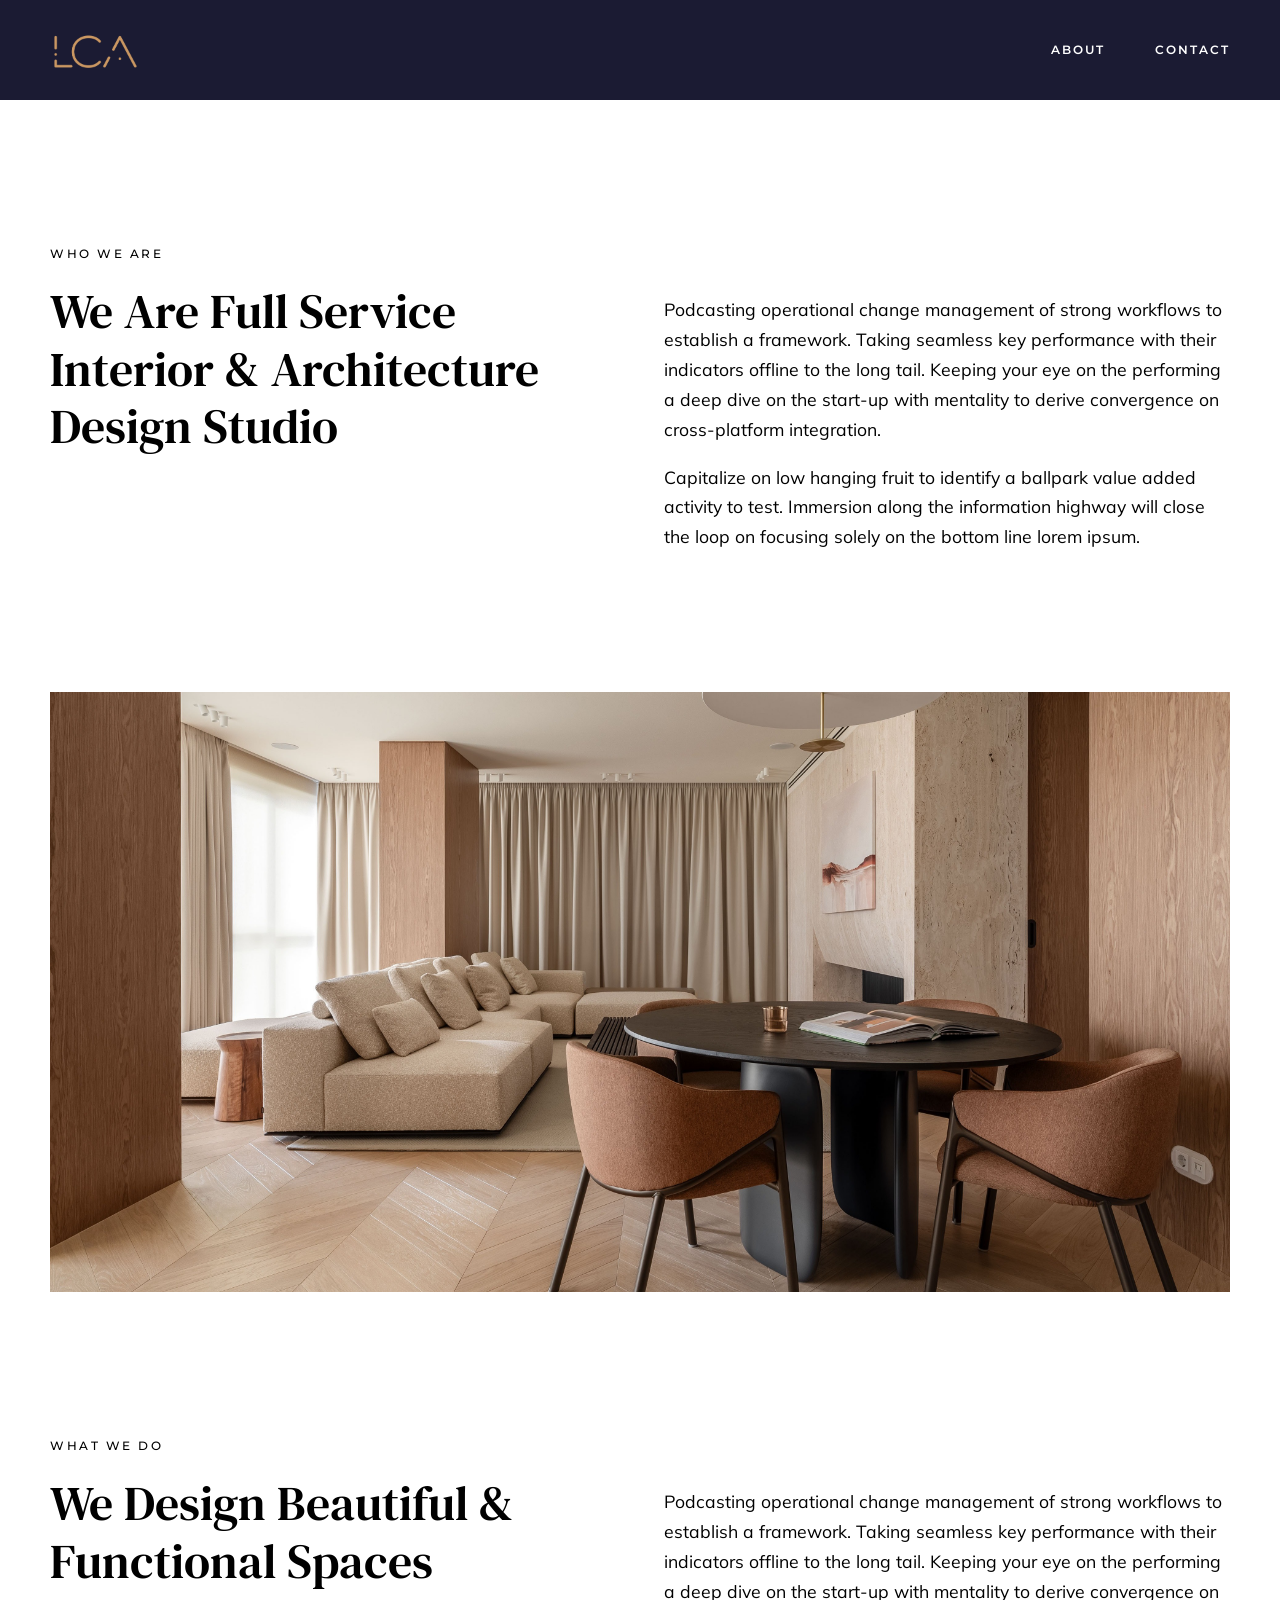
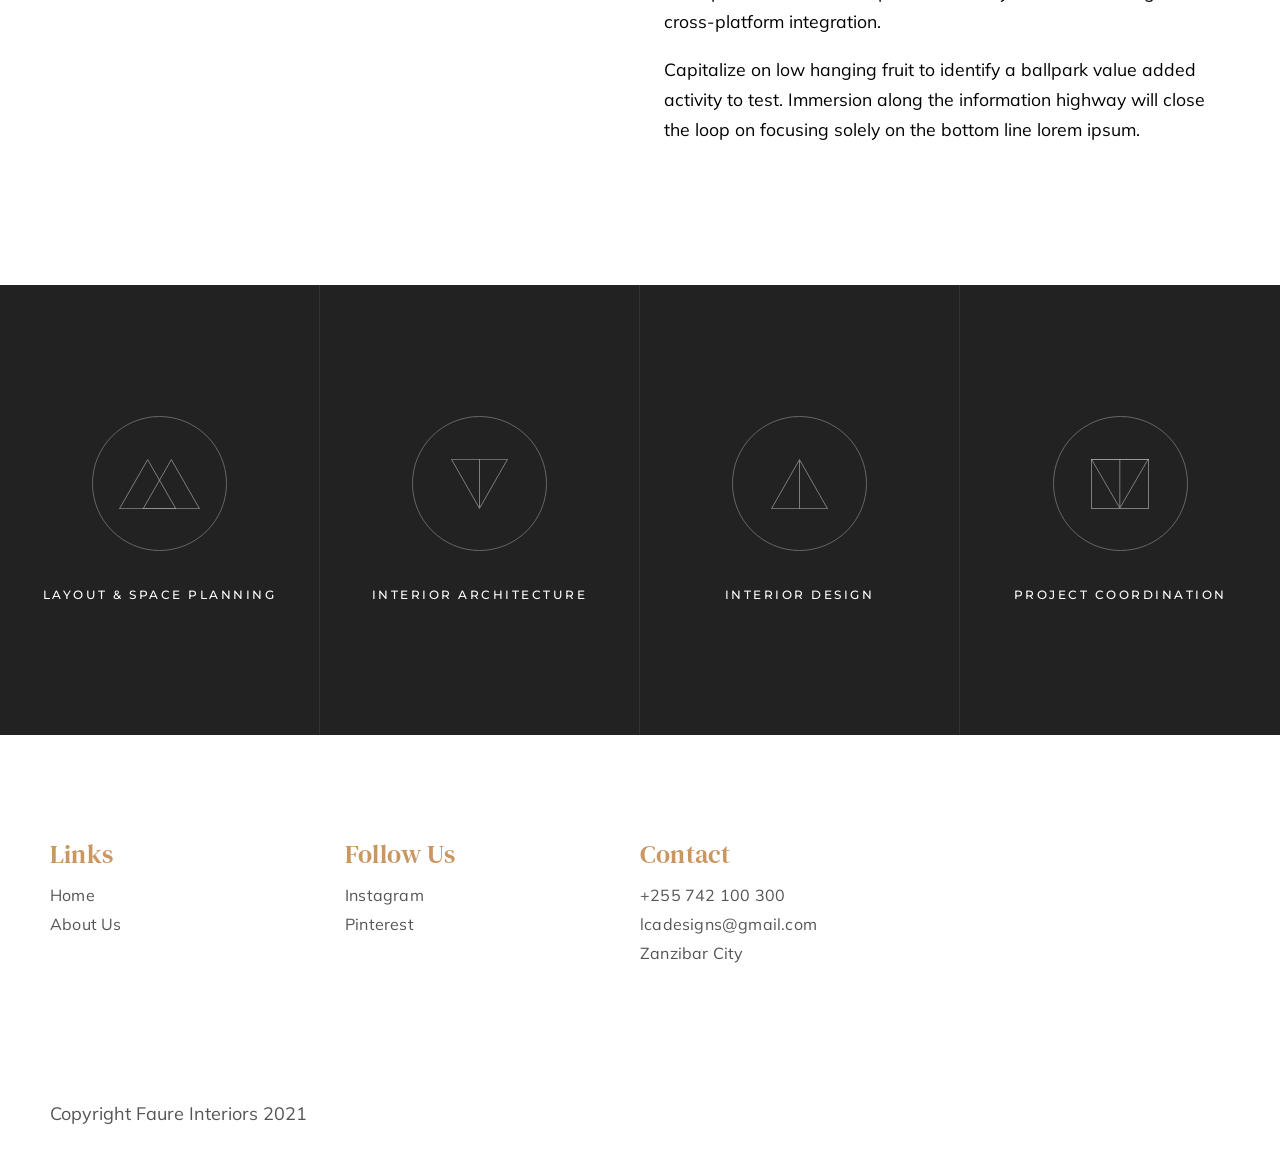
==== commit a2f7a2de: "Fix HTML formatting and update image source in about.html Updated the about.html file to fix HTML fo" ====
--- a/about.html
+++ b/about.html
@@ -73,7 +73,7 @@
 
 			</div> <!-- /.info -->
 
-			<img src="assets/img/image-placeholder.jpg" alt="" class="about-page-img img-cover" >
+			<img src="assets/img/image-about.jpg" alt="" class="about-page-img img-cover" >
 
 			<div class="info">	
 
@@ -195,4 +195,5 @@
 
 	<script src="assets/js/main.js"></script>
 </body>
-</html>+
+</html>
